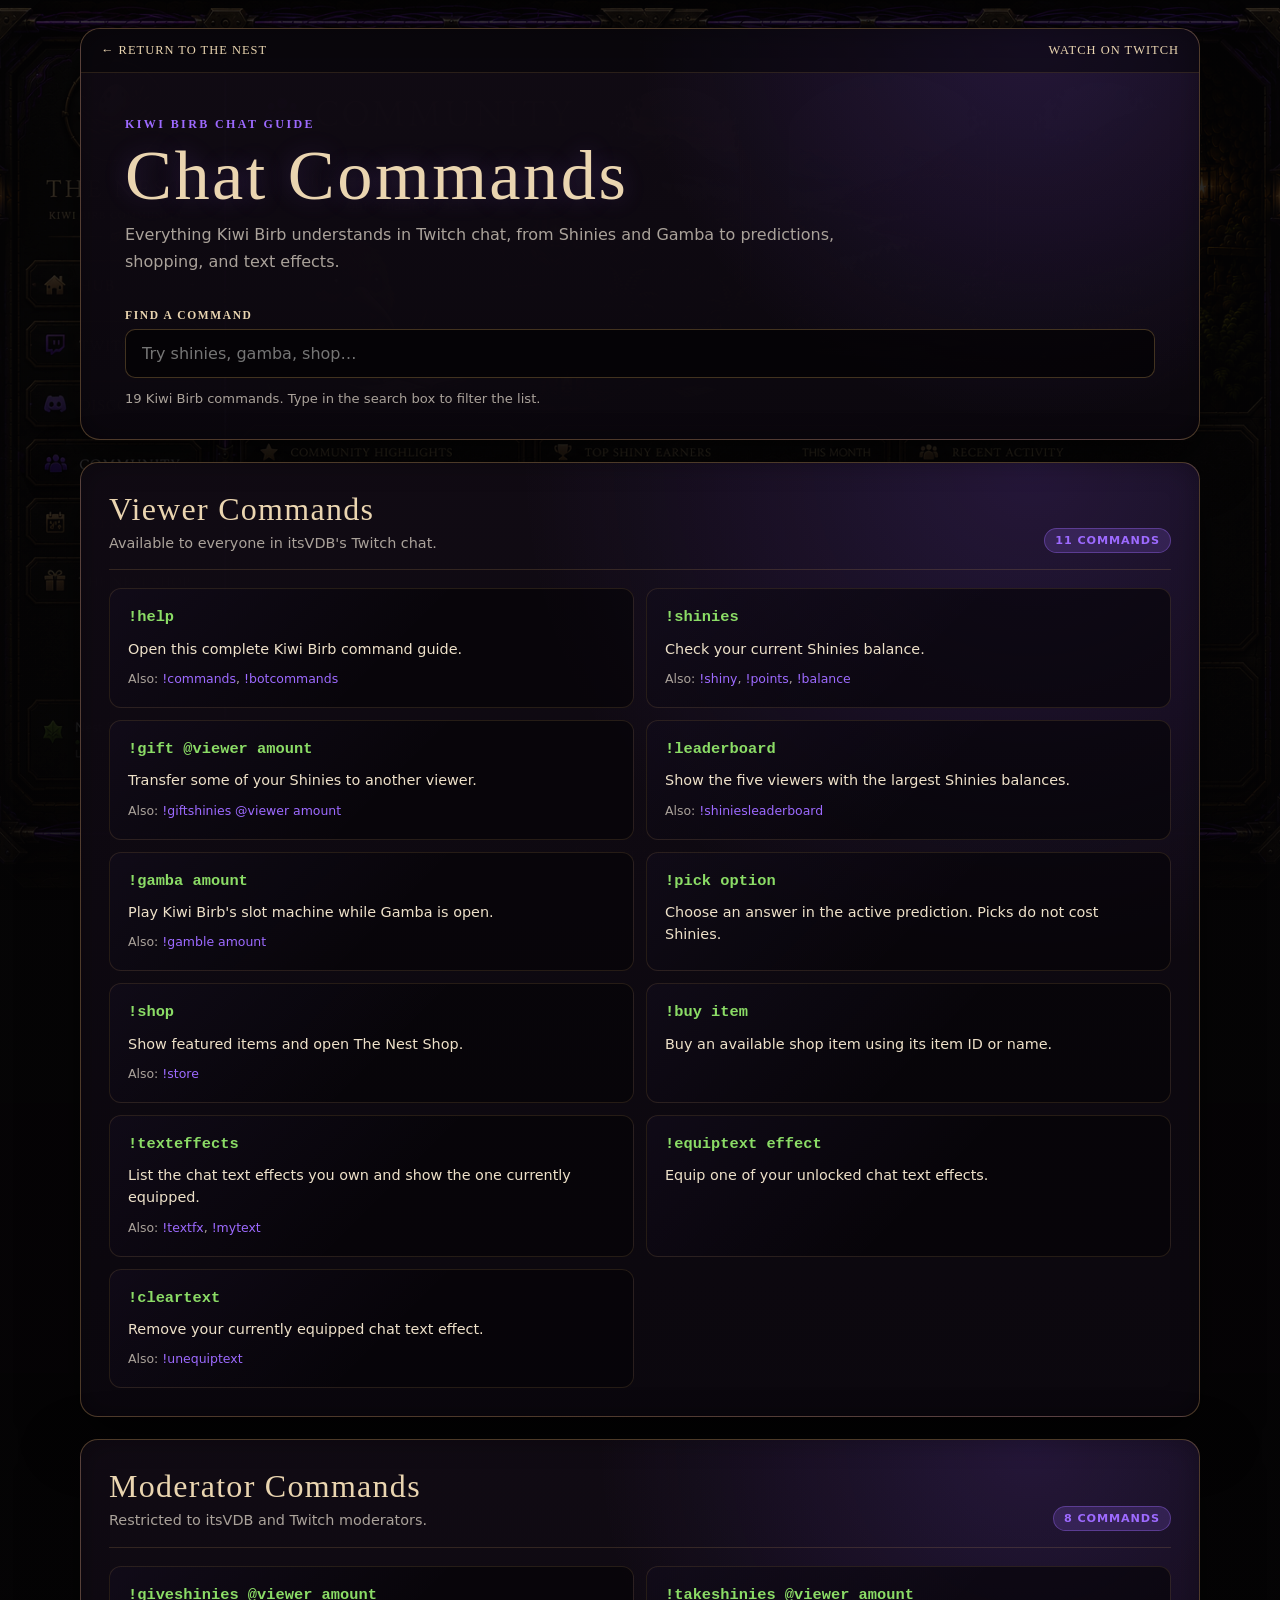
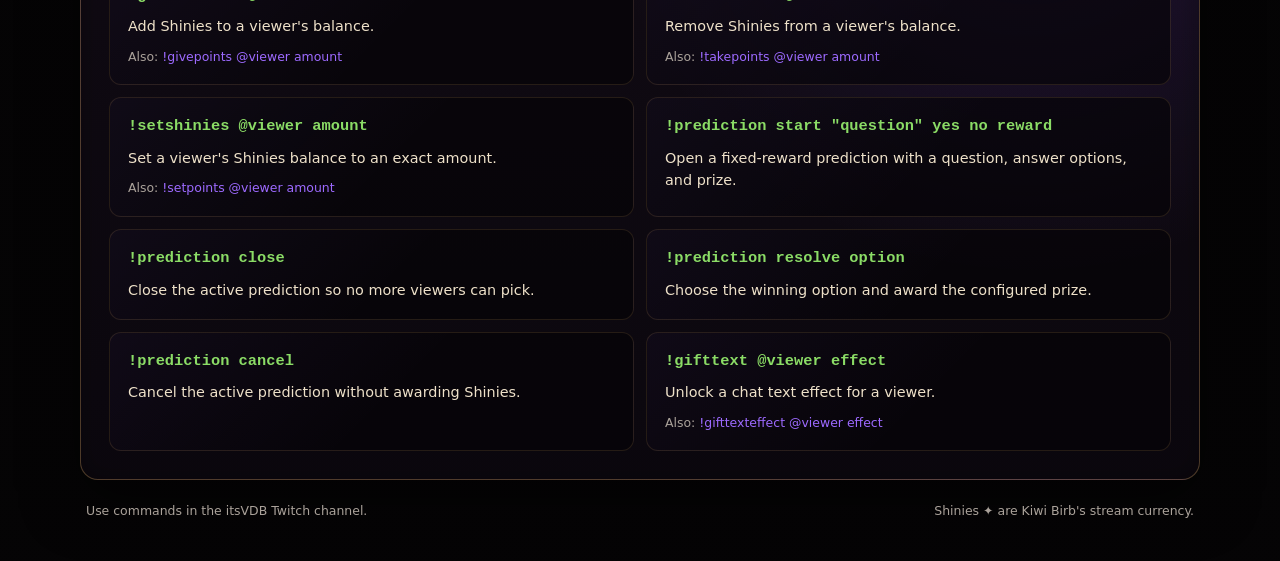
==== commands.html @ a86e9397 "commands" ====
<!doctype html>
<html lang="en">
<head>
  <meta charset="utf-8">
  <meta name="viewport" content="width=device-width, initial-scale=1">
  <meta name="theme-color" content="#08060a">
  <meta name="description" content="The complete Kiwi Birb Twitch chat command list for itsVDB's stream.">
  <title>Chat Commands | The Nest</title>
  <link rel="stylesheet" href="./css/commands.css">
</head>
<body>
  <main class="commands-page">
    <header class="commands-hero">
      <nav class="commands-nav" aria-label="Commands page navigation">
        <a href="hub.html">← Return to The Nest</a>
        <a href="https://www.twitch.tv/itsvdb" target="_blank" rel="noopener noreferrer">Watch on Twitch</a>
      </nav>

      <div class="hero-copy">
        <p class="eyebrow">Kiwi Birb Chat Guide</p>
        <h1>Chat Commands</h1>
        <p class="hero-intro">
          Everything Kiwi Birb understands in Twitch chat, from Shinies and Gamba
          to predictions, shopping, and text effects.
        </p>
      </div>

      <label class="command-search" for="command-search">
        <span>Find a command</span>
        <input
          id="command-search"
          type="search"
          placeholder="Try shinies, gamba, shop…"
          autocomplete="off"
          spellcheck="false"
        >
      </label>

      <p id="command-status" class="command-status" role="status" aria-live="polite">
        Loading Kiwi Birb commands…
      </p>
    </header>

    <div id="command-sections" class="command-sections" aria-live="polite"></div>

    <noscript>
      <section class="load-error">
        <h2>JavaScript is required</h2>
        <p>Please enable JavaScript to load the current Kiwi Birb command list.</p>
      </section>
    </noscript>

    <footer class="commands-footer">
      <span>Use commands in the itsVDB Twitch channel.</span>
      <span>Shinies ✦ are Kiwi Birb's stream currency.</span>
    </footer>
  </main>

  <script src="./js/commands.js"></script>
</body>
</html>
---- css/commands.css ----
:root {
  color-scheme: dark;
  --background: #050405;
  --panel: rgba(12, 8, 15, .94);
  --panel-soft: rgba(28, 15, 35, .76);
  --bronze: #d2a15f;
  --bronze-soft: #ead5b0;
  --purple: #9d6aff;
  --purple-soft: rgba(157, 106, 255, .18);
  --text: #eee1c9;
  --muted: #aaa29a;
  --green: #8bdc66;
}

* {
  box-sizing: border-box;
}

html {
  min-height: 100%;
  background: var(--background);
}

body {
  min-height: 100vh;
  margin: 0;
  color: var(--text);
  background:
    linear-gradient(rgba(5, 4, 5, .78), rgba(5, 4, 5, .97)),
    url("../assets/backgrounds/community-bg.png") center top / cover fixed;
  font-family: Georgia, "Times New Roman", serif;
}

a {
  color: inherit;
}

.commands-page {
  width: min(1120px, calc(100% - 32px));
  margin: 0 auto;
  padding: 28px 0 40px;
}

.commands-hero,
.command-section,
.load-error {
  border: 1px solid rgba(210, 161, 95, .33);
  background:
    radial-gradient(circle at 85% 0%, rgba(141, 85, 255, .16), transparent 38%),
    linear-gradient(180deg, rgba(17, 11, 20, .97), var(--panel));
  box-shadow:
    0 18px 56px rgba(0, 0, 0, .5),
    inset 0 0 28px rgba(0, 0, 0, .3);
}

.commands-hero {
  overflow: hidden;
  border-radius: 20px;
}

.commands-nav {
  display: flex;
  justify-content: space-between;
  gap: 16px;
  padding: 14px 20px;
  border-bottom: 1px solid rgba(210, 161, 95, .16);
  background: rgba(4, 3, 5, .48);
}

.commands-nav a {
  color: var(--bronze-soft);
  font-size: .78rem;
  letter-spacing: .08em;
  text-decoration: none;
  text-transform: uppercase;
}

.commands-nav a:hover,
.commands-nav a:focus-visible {
  color: #fff5e0;
  text-shadow: 0 0 12px rgba(157, 106, 255, .72);
  outline: none;
}

.hero-copy {
  padding: 44px 44px 16px;
}

.eyebrow {
  margin: 0 0 8px;
  color: var(--purple);
  font-size: .75rem;
  font-weight: 700;
  letter-spacing: .2em;
  text-transform: uppercase;
}

h1,
h2,
p {
  margin-top: 0;
}

h1 {
  margin-bottom: 12px;
  color: var(--bronze-soft);
  font-size: clamp(2.25rem, 6vw, 4.4rem);
  font-weight: 500;
  letter-spacing: .035em;
  line-height: 1;
  text-shadow: 0 0 24px rgba(157, 106, 255, .24);
}

.hero-intro {
  max-width: 720px;
  margin-bottom: 0;
  color: var(--muted);
  font-family: system-ui, -apple-system, "Segoe UI", sans-serif;
  font-size: 1rem;
  line-height: 1.65;
}

.command-search {
  display: grid;
  gap: 8px;
  padding: 18px 44px 10px;
}

.command-search span {
  color: var(--bronze-soft);
  font-size: .72rem;
  font-weight: 700;
  letter-spacing: .14em;
  text-transform: uppercase;
}

.command-search input {
  width: 100%;
  padding: 14px 16px;
  border: 1px solid rgba(210, 161, 95, .3);
  border-radius: 10px;
  outline: none;
  color: #fff6e4;
  background: rgba(3, 2, 4, .72);
  font: 1rem system-ui, -apple-system, "Segoe UI", sans-serif;
  transition: border-color 160ms ease, box-shadow 160ms ease;
}

.command-search input:focus {
  border-color: rgba(157, 106, 255, .85);
  box-shadow: 0 0 0 3px rgba(157, 106, 255, .14), 0 0 18px rgba(157, 106, 255, .16);
}

.command-status {
  min-height: 1.4em;
  margin: 0;
  padding: 2px 44px 30px;
  color: var(--muted);
  font: .82rem/1.4 system-ui, -apple-system, "Segoe UI", sans-serif;
}

.command-sections {
  display: grid;
  gap: 22px;
  margin-top: 22px;
}

.command-section {
  padding: 28px;
  border-radius: 18px;
}

.section-heading {
  display: flex;
  align-items: flex-end;
  justify-content: space-between;
  gap: 18px;
  margin-bottom: 18px;
  padding-bottom: 16px;
  border-bottom: 1px solid rgba(210, 161, 95, .18);
}

.section-heading h2 {
  margin-bottom: 5px;
  color: var(--bronze-soft);
  font-size: clamp(1.35rem, 3vw, 2rem);
  font-weight: 500;
  letter-spacing: .04em;
}

.section-heading p {
  margin-bottom: 0;
  color: var(--muted);
  font: .9rem/1.45 system-ui, -apple-system, "Segoe UI", sans-serif;
}

.section-count {
  flex: 0 0 auto;
  padding: 6px 10px;
  border: 1px solid rgba(157, 106, 255, .36);
  border-radius: 999px;
  color: var(--purple);
  background: var(--purple-soft);
  font: 700 .7rem/1 system-ui, -apple-system, "Segoe UI", sans-serif;
  letter-spacing: .08em;
  text-transform: uppercase;
}

.command-grid {
  display: grid;
  grid-template-columns: repeat(2, minmax(0, 1fr));
  gap: 12px;
}

.command-card {
  min-width: 0;
  padding: 18px;
  border: 1px solid rgba(210, 161, 95, .15);
  border-radius: 12px;
  background:
    linear-gradient(135deg, rgba(157, 106, 255, .055), transparent 55%),
    rgba(5, 4, 7, .64);
}

.command-usage {
  display: block;
  overflow-wrap: anywhere;
  color: var(--green);
  font: 700 .96rem/1.4 ui-monospace, "Cascadia Code", Consolas, monospace;
}

.command-description {
  margin: 9px 0 0;
  color: var(--text);
  font: .9rem/1.55 system-ui, -apple-system, "Segoe UI", sans-serif;
}

.command-aliases {
  margin: 10px 0 0;
  color: var(--muted);
  font: .78rem/1.5 system-ui, -apple-system, "Segoe UI", sans-serif;
}

.command-aliases code {
  color: var(--purple);
  font: inherit;
}

.command-card[hidden],
.command-section[hidden] {
  display: none;
}

.load-error {
  margin-top: 22px;
  padding: 28px;
  border-radius: 18px;
}

.load-error h2 {
  color: var(--bronze-soft);
}

.load-error p {
  margin-bottom: 0;
  color: var(--muted);
}

.commands-footer {
  display: flex;
  justify-content: space-between;
  gap: 18px;
  padding: 22px 6px 0;
  color: var(--muted);
  font: .78rem/1.5 system-ui, -apple-system, "Segoe UI", sans-serif;
}

@media (max-width: 720px) {
  .commands-page {
    width: min(100% - 20px, 1120px);
    padding-top: 10px;
  }

  .commands-nav,
  .commands-footer {
    align-items: flex-start;
    flex-direction: column;
  }

  .hero-copy {
    padding: 34px 22px 12px;
  }

  .command-search {
    padding: 16px 22px 10px;
  }

  .command-status {
    padding: 2px 22px 24px;
  }

  .command-section {
    padding: 21px 16px;
  }

  .section-heading {
    align-items: flex-start;
    flex-direction: column;
  }

  .command-grid {
    grid-template-columns: 1fr;
  }
}

@media (prefers-reduced-motion: reduce) {
  * {
    scroll-behavior: auto !important;
    transition: none !important;
  }
}
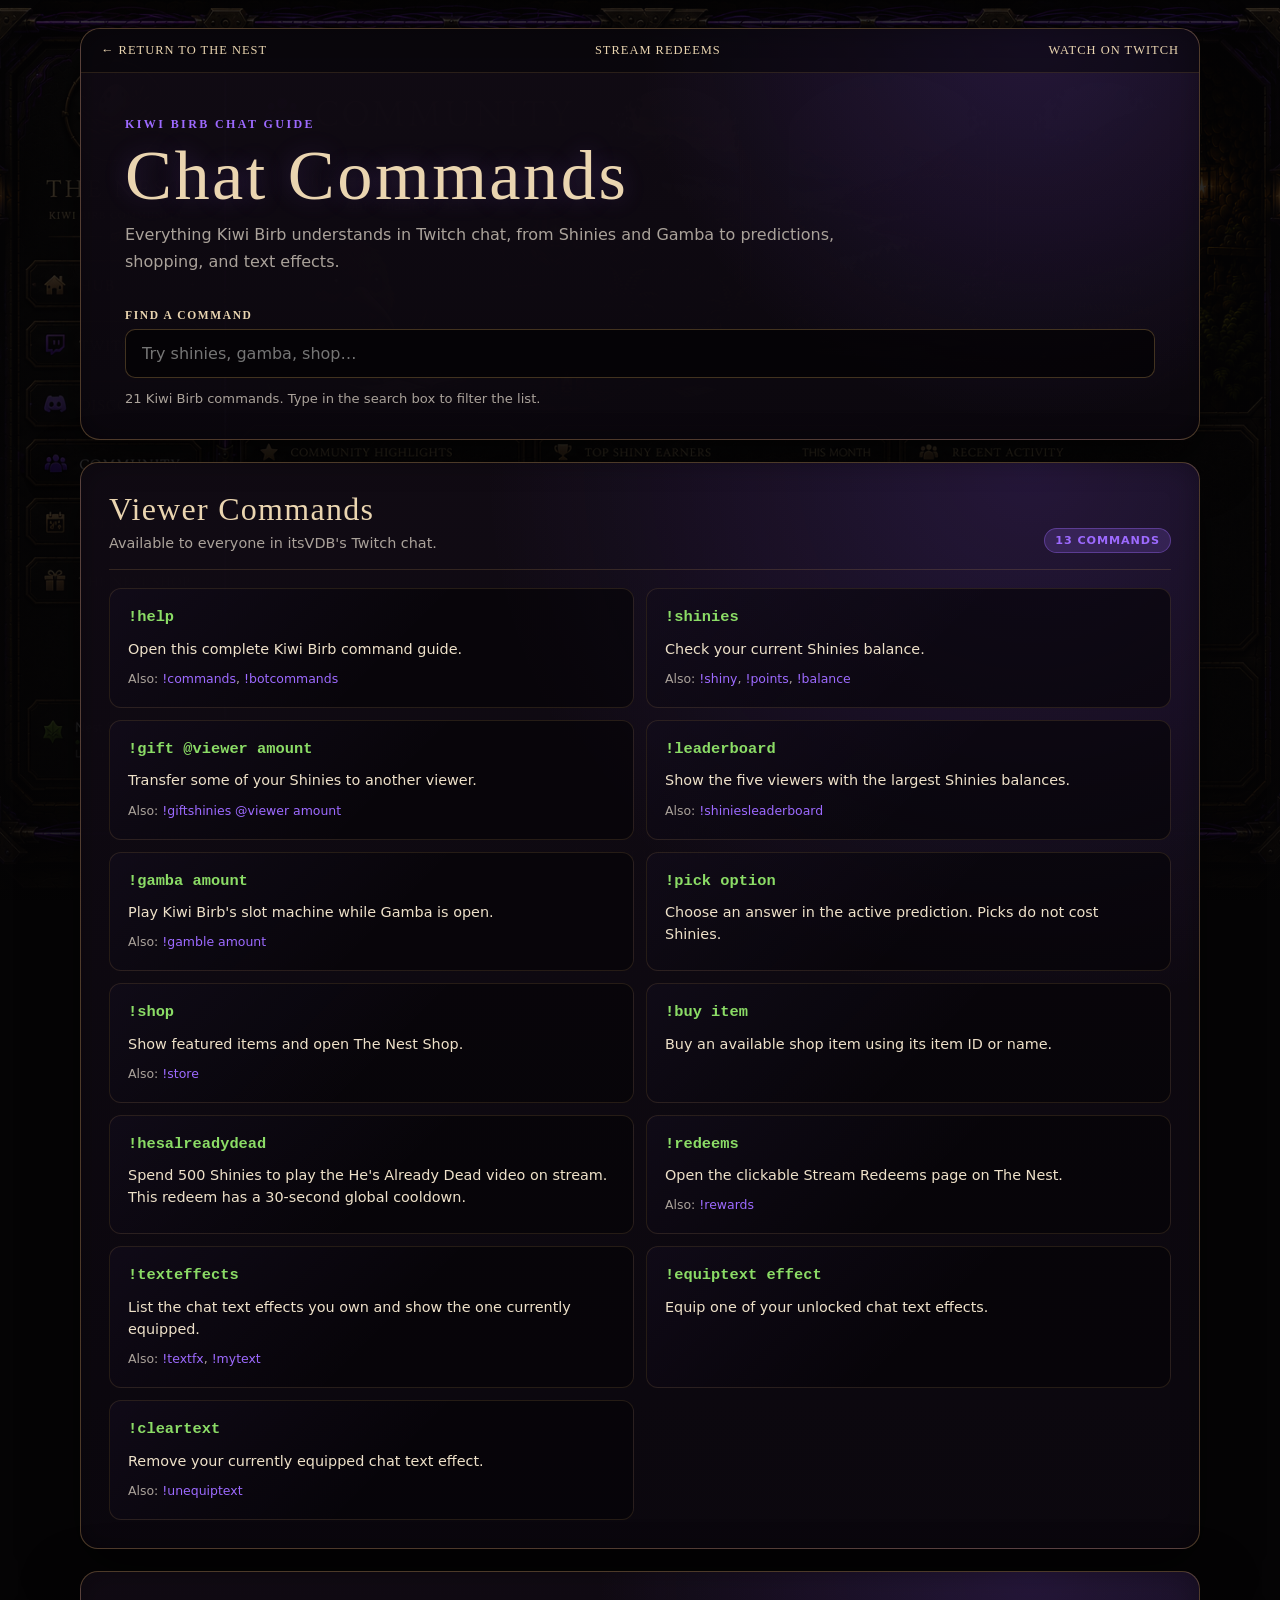
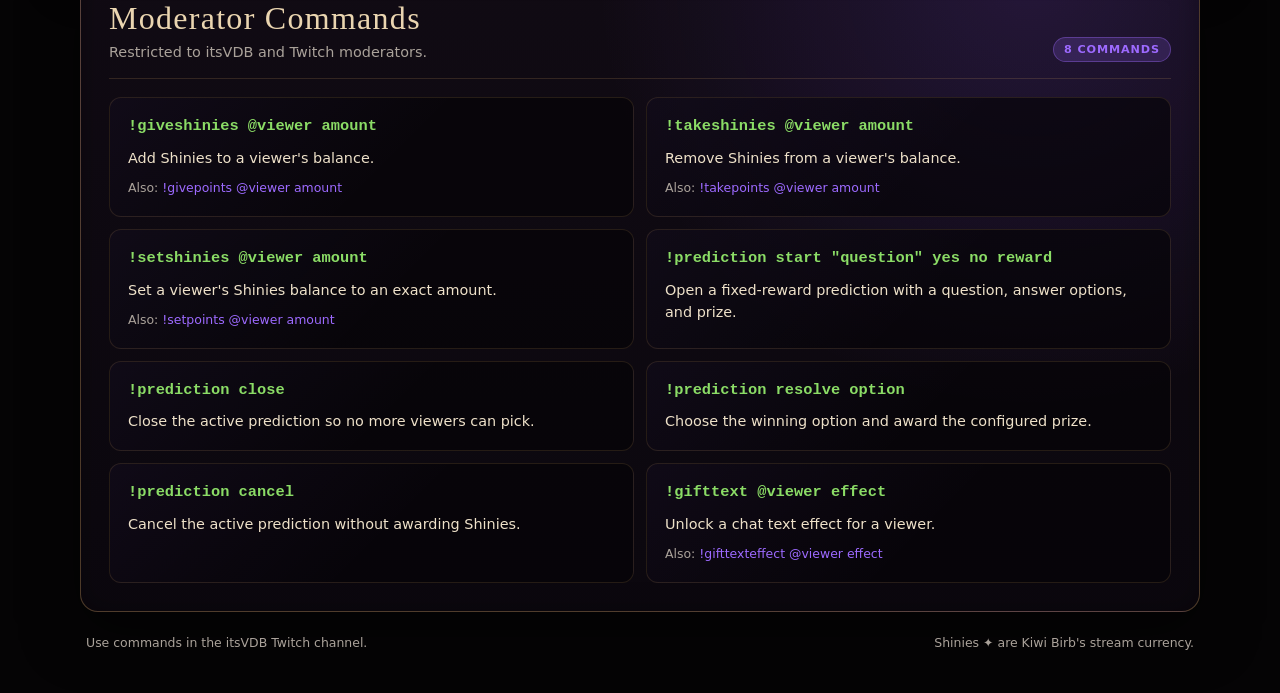
==== commit 7945727e: "Redeems" ====
--- a/commands.html
+++ b/commands.html
@@ -13,6 +13,7 @@
     <header class="commands-hero">
       <nav class="commands-nav" aria-label="Commands page navigation">
         <a href="hub.html">← Return to The Nest</a>
+        <a href="redeems.html">Stream Redeems</a>
         <a href="https://www.twitch.tv/itsvdb" target="_blank" rel="noopener noreferrer">Watch on Twitch</a>
       </nav>
 
